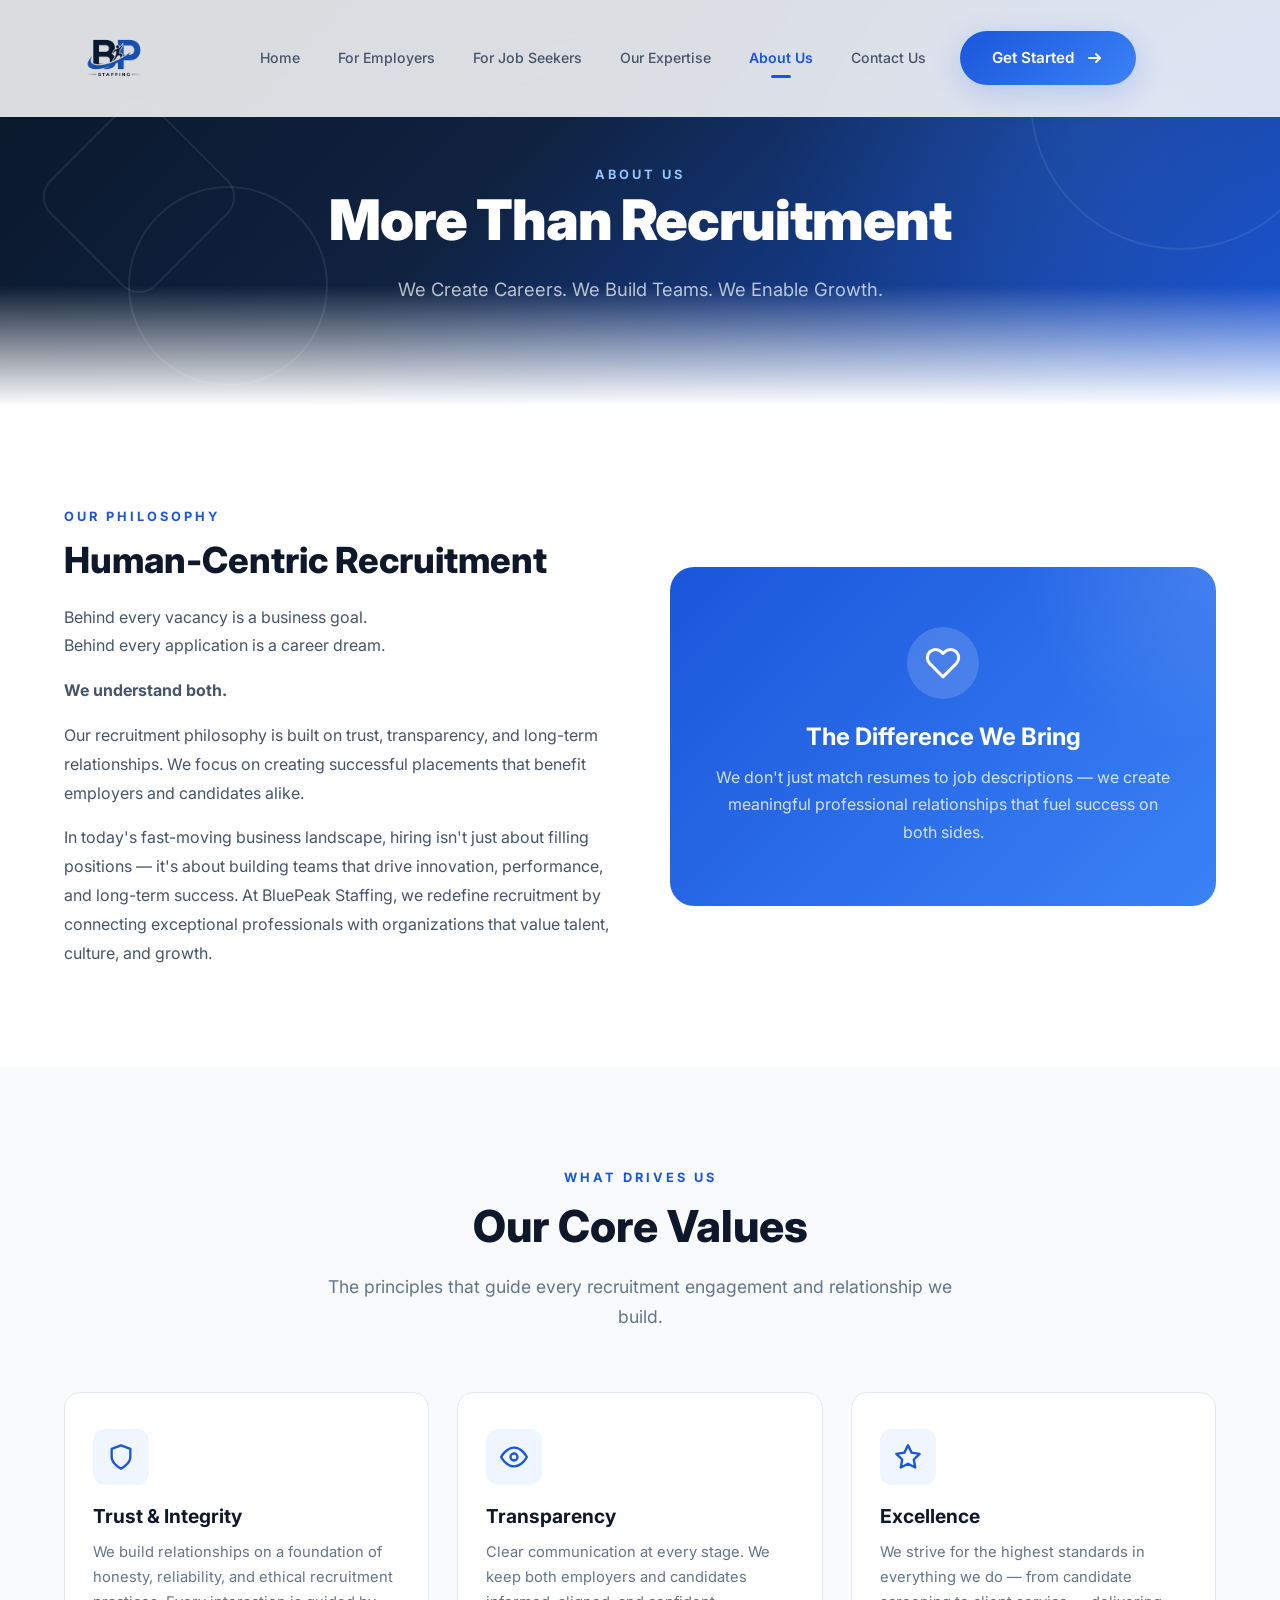
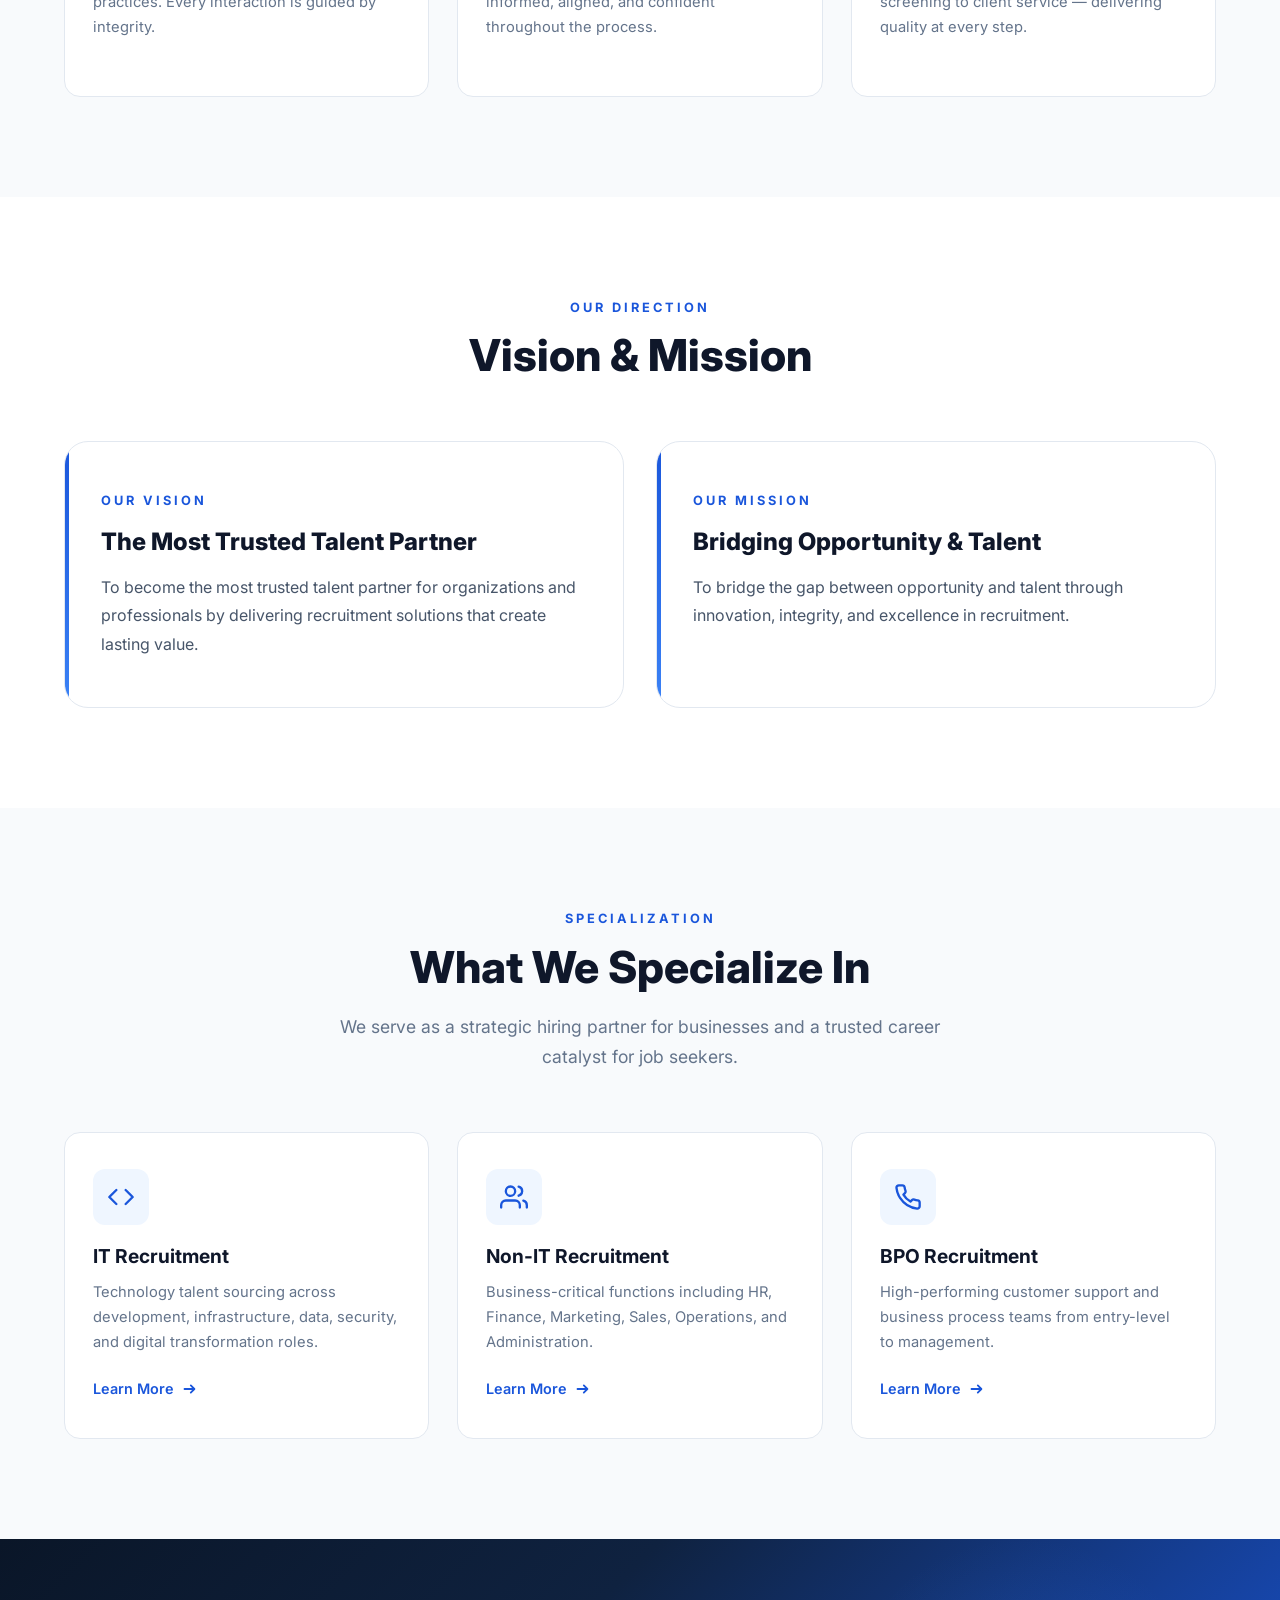
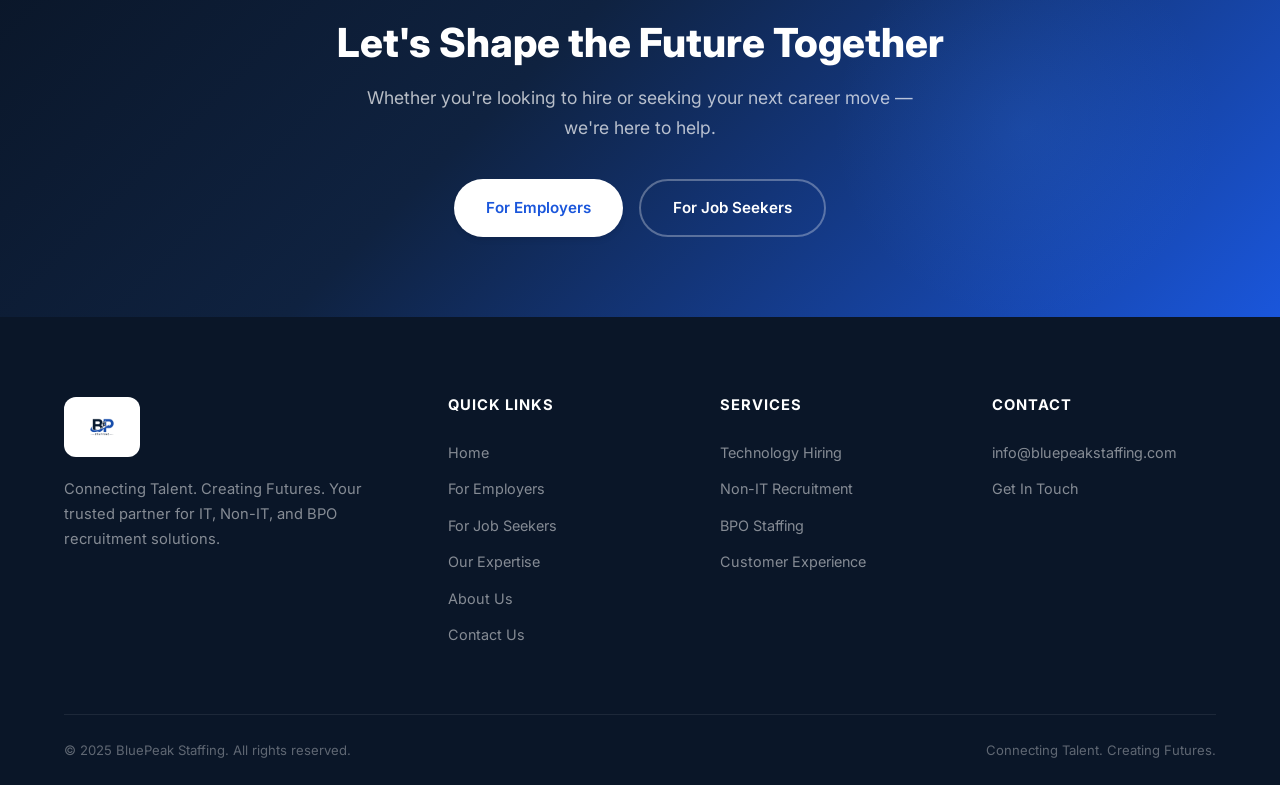
==== about.html @ a2c8d1e4 "Add all BluePeak website files - hero image alignment fix" ====
<!DOCTYPE html>
<html lang="en">

<head>
  <meta charset="UTF-8">
  <meta name="viewport" content="width=device-width, initial-scale=1.0, viewport-fit=cover">
  <meta name="description"
    content="About BluePeak Staffing — Human-centric recruitment built on trust, transparency, and long-term relationships. Our vision, mission, and values.">
  <title>About Us — BluePeak Staffing</title>
  <link rel="stylesheet" href="styles.css">
  <link rel="icon" type="image/svg+xml"
    href="data:image/svg+xml,%3Csvg xmlns='http://www.w3.org/2000/svg' viewBox='0 0 32 32'%3E%3Cpolygon points='16,2 28,28 4,28' fill='%231a56db'/%3E%3Cpolygon points='16,2 22,16 10,16' fill='%2360a5fa'/%3E%3C/svg%3E">
</head>

<body>

  <!-- Header -->
  <header class="header" id="header">
    <div class="header-inner">
      <a href="index.html" class="logo" aria-label="BluePeak Staffing Home">
        <img src="images/logo-compact.png" alt="BluePeak Staffing" class="logo-img">
      </a>
      <nav class="nav" id="nav">
        <a href="index.html" class="nav-link">Home</a>
        <a href="employers.html" class="nav-link">For Employers</a>
        <a href="jobseekers.html" class="nav-link">For Job Seekers</a>
        <a href="expertise.html" class="nav-link">Our Expertise</a>
        <a href="about.html" class="nav-link active">About Us</a>
        <a href="contact.html" class="nav-link">Contact Us</a>
        <div class="nav-cta">
          <a href="contact.html" class="btn btn-primary">Get Started <svg class="btn-icon" viewBox="0 0 20 20"
              fill="none" stroke="currentColor" stroke-width="2" stroke-linecap="round" stroke-linejoin="round">
              <path d="M5 10h10M12 6l4 4-4 4" />
            </svg></a>
        </div>
      </nav>
      <div class="nav-overlay" id="navOverlay"></div>
      <button class="hamburger" id="hamburger"
        aria-label="Toggle navigation"><span></span><span></span><span></span></button>
    </div>
  </header>

  <!-- Page Hero -->
  <section class="page-hero">
    <div class="page-hero-shapes">
      <div class="shape shape-1"></div>
      <div class="shape shape-2"></div>
      <div class="shape shape-3"></div>
    </div>
    <div class="container">
      <div class="page-hero-content">
        <span class="page-hero-label">About Us</span>
        <h1 class="page-hero-title">More Than Recruitment</h1>
        <p class="page-hero-subtitle">We Create Careers. We Build Teams. We Enable Growth.</p>
      </div>
    </div>
  </section>


  <!-- The Difference We Bring -->
  <section class="section">
    <div class="container">
      <div class="content-split animate-on-scroll">
        <div class="content-block">
          <span class="section-label">Our Philosophy</span>
          <h2>Human-Centric Recruitment</h2>
          <p>Behind every vacancy is a business goal.<br>Behind every application is a career dream.</p>
          <p><strong>We understand both.</strong></p>
          <p>Our recruitment philosophy is built on trust, transparency, and long-term relationships. We focus on
            creating successful placements that benefit employers and candidates alike.</p>
          <p>In today's fast-moving business landscape, hiring isn't just about filling positions — it's about building
            teams that drive innovation, performance, and long-term success. At BluePeak Staffing, we redefine
            recruitment by connecting exceptional professionals with organizations that value talent, culture, and
            growth.</p>
        </div>
        <div class="content-visual">
          <div class="content-visual-card">
            <div class="content-visual-icon">
              <svg viewBox="0 0 24 24" fill="none" stroke="currentColor" stroke-width="2" stroke-linecap="round"
                stroke-linejoin="round">
                <path
                  d="M20.84 4.61a5.5 5.5 0 0 0-7.78 0L12 5.67l-1.06-1.06a5.5 5.5 0 0 0-7.78 7.78l1.06 1.06L12 21.23l7.78-7.78 1.06-1.06a5.5 5.5 0 0 0 0-7.78z" />
              </svg>
            </div>
            <h3>The Difference We Bring</h3>
            <p>We don't just match resumes to job descriptions — we create meaningful professional relationships that
              fuel success on both sides.</p>
          </div>
        </div>
      </div>
    </div>
  </section>


  <!-- Values -->
  <section class="section" style="background: var(--gray-50);">
    <div class="container">
      <div class="section-header animate-on-scroll">
        <span class="section-label">What Drives Us</span>
        <h2 class="section-title">Our Core Values</h2>
        <p class="section-subtitle">The principles that guide every recruitment engagement and relationship we build.
        </p>
      </div>

      <div class="services-grid">
        <div class="service-card animate-on-scroll">
          <div class="service-icon">
            <svg viewBox="0 0 24 24" fill="none" stroke="currentColor" stroke-width="2" stroke-linecap="round"
              stroke-linejoin="round">
              <path d="M12 22s8-4 8-10V5l-8-3-8 3v7c0 6 8 10 8 10z" />
            </svg>
          </div>
          <h3>Trust &amp; Integrity</h3>
          <p>We build relationships on a foundation of honesty, reliability, and ethical recruitment practices. Every
            interaction is guided by integrity.</p>
        </div>

        <div class="service-card animate-on-scroll delay-1">
          <div class="service-icon">
            <svg viewBox="0 0 24 24" fill="none" stroke="currentColor" stroke-width="2" stroke-linecap="round"
              stroke-linejoin="round">
              <path d="M1 12s4-8 11-8 11 8 11 8-4 8-11 8-11-8-11-8z" />
              <circle cx="12" cy="12" r="3" />
            </svg>
          </div>
          <h3>Transparency</h3>
          <p>Clear communication at every stage. We keep both employers and candidates informed, aligned, and confident
            throughout the process.</p>
        </div>

        <div class="service-card animate-on-scroll delay-2">
          <div class="service-icon">
            <svg viewBox="0 0 24 24" fill="none" stroke="currentColor" stroke-width="2" stroke-linecap="round"
              stroke-linejoin="round">
              <polygon
                points="12 2 15.09 8.26 22 9.27 17 14.14 18.18 21.02 12 17.77 5.82 21.02 7 14.14 2 9.27 8.91 8.26 12 2" />
            </svg>
          </div>
          <h3>Excellence</h3>
          <p>We strive for the highest standards in everything we do — from candidate screening to client service —
            delivering quality at every step.</p>
        </div>
      </div>
    </div>
  </section>


  <!-- Vision & Mission -->
  <section class="section">
    <div class="container">
      <div class="section-header animate-on-scroll">
        <span class="section-label">Our Direction</span>
        <h2 class="section-title">Vision &amp; Mission</h2>
      </div>

      <div class="vision-mission-grid animate-on-scroll">
        <div class="vm-card">
          <span class="section-label">Our Vision</span>
          <h3>The Most Trusted Talent Partner</h3>
          <p>To become the most trusted talent partner for organizations and professionals by delivering recruitment
            solutions that create lasting value.</p>
        </div>

        <div class="vm-card">
          <span class="section-label">Our Mission</span>
          <h3>Bridging Opportunity &amp; Talent</h3>
          <p>To bridge the gap between opportunity and talent through innovation, integrity, and excellence in
            recruitment.</p>
        </div>
      </div>
    </div>
  </section>


  <!-- What We Specialize In -->
  <section class="section" style="background: var(--gray-50);">
    <div class="container">
      <div class="section-header animate-on-scroll">
        <span class="section-label">Specialization</span>
        <h2 class="section-title">What We Specialize In</h2>
        <p class="section-subtitle">We serve as a strategic hiring partner for businesses and a trusted career catalyst
          for job seekers.</p>
      </div>

      <div class="services-grid">
        <div class="service-card animate-on-scroll">
          <div class="service-icon">
            <svg viewBox="0 0 24 24" fill="none" stroke="currentColor" stroke-width="2" stroke-linecap="round"
              stroke-linejoin="round">
              <polyline points="16 18 22 12 16 6" />
              <polyline points="8 6 2 12 8 18" />
            </svg>
          </div>
          <h3>IT Recruitment</h3>
          <p>Technology talent sourcing across development, infrastructure, data, security, and digital transformation
            roles.</p>
          <a href="expertise.html" class="service-link">Learn More <svg viewBox="0 0 20 20" fill="none"
              stroke="currentColor" stroke-width="2" stroke-linecap="round" stroke-linejoin="round">
              <path d="M5 10h10M12 6l4 4-4 4" />
            </svg></a>
        </div>

        <div class="service-card animate-on-scroll delay-1">
          <div class="service-icon">
            <svg viewBox="0 0 24 24" fill="none" stroke="currentColor" stroke-width="2" stroke-linecap="round"
              stroke-linejoin="round">
              <path d="M17 21v-2a4 4 0 0 0-4-4H5a4 4 0 0 0-4 4v2" />
              <circle cx="9" cy="7" r="4" />
              <path d="M23 21v-2a4 4 0 0 0-3-3.87" />
              <path d="M16 3.13a4 4 0 0 1 0 7.75" />
            </svg>
          </div>
          <h3>Non-IT Recruitment</h3>
          <p>Business-critical functions including HR, Finance, Marketing, Sales, Operations, and Administration.</p>
          <a href="expertise.html" class="service-link">Learn More <svg viewBox="0 0 20 20" fill="none"
              stroke="currentColor" stroke-width="2" stroke-linecap="round" stroke-linejoin="round">
              <path d="M5 10h10M12 6l4 4-4 4" />
            </svg></a>
        </div>

        <div class="service-card animate-on-scroll delay-2">
          <div class="service-icon">
            <svg viewBox="0 0 24 24" fill="none" stroke="currentColor" stroke-width="2" stroke-linecap="round"
              stroke-linejoin="round">
              <path
                d="M22 16.92v3a2 2 0 0 1-2.18 2 19.79 19.79 0 0 1-8.63-3.07 19.5 19.5 0 0 1-6-6 19.79 19.79 0 0 1-3.07-8.67A2 2 0 0 1 4.11 2h3a2 2 0 0 1 2 1.72c.127.96.361 1.903.7 2.81a2 2 0 0 1-.45 2.11L8.09 9.91a16 16 0 0 0 6 6l1.27-1.27a2 2 0 0 1 2.11-.45c.907.339 1.85.573 2.81.7A2 2 0 0 1 22 16.92z" />
            </svg>
          </div>
          <h3>BPO Recruitment</h3>
          <p>High-performing customer support and business process teams from entry-level to management.</p>
          <a href="expertise.html" class="service-link">Learn More <svg viewBox="0 0 20 20" fill="none"
              stroke="currentColor" stroke-width="2" stroke-linecap="round" stroke-linejoin="round">
              <path d="M5 10h10M12 6l4 4-4 4" />
            </svg></a>
        </div>
      </div>
    </div>
  </section>


  <!-- CTA -->
  <section class="cta-section">
    <div class="container">
      <div class="cta-content animate-on-scroll">
        <h2 class="cta-title">Let's Shape the Future Together</h2>
        <p class="cta-text">Whether you're looking to hire or seeking your next career move — we're here to help.</p>
        <div class="btn-group" style="justify-content: center;">
          <a href="employers.html" class="btn btn-white">For Employers</a>
          <a href="jobseekers.html" class="btn btn-outline-white">For Job Seekers</a>
        </div>
      </div>
    </div>
  </section>


  <!-- Footer -->
  <footer class="footer">
    <div class="container">
      <div class="footer-grid">
        <div class="footer-brand">
          <a href="index.html" class="logo">
            <img src="images/logo-compact.png" alt="BluePeak Staffing" class="logo-img">
          </a>
          <p>Connecting Talent. Creating Futures. Your trusted partner for IT, Non-IT, and BPO recruitment solutions.
          </p>
        </div>
        <div class="footer-col">
          <h4>Quick Links</h4>
          <a href="index.html">Home</a>
          <a href="employers.html">For Employers</a>
          <a href="jobseekers.html">For Job Seekers</a>
          <a href="expertise.html">Our Expertise</a>
          <a href="about.html">About Us</a>
          <a href="contact.html">Contact Us</a>
        </div>
        <div class="footer-col">
          <h4>Services</h4>
          <a href="expertise.html">Technology Hiring</a>
          <a href="expertise.html">Non-IT Recruitment</a>
          <a href="expertise.html">BPO Staffing</a>
          <a href="expertise.html">Customer Experience</a>
        </div>
        <div class="footer-col">
          <h4>Contact</h4>
          <a href="mailto:info@bluepeakstaffing.com">info@bluepeakstaffing.com</a>
          <a href="contact.html">Get In Touch</a>
        </div>
      </div>
      <div class="footer-bottom">
        <p>&copy; 2025 BluePeak Staffing. All rights reserved.</p>
        <p>Connecting Talent. Creating Futures.</p>
      </div>
    </div>
  </footer>

  <script src="script.js"></script>
</body>

</html>
---- styles.css ----
/* ============================================
   BluePeak Staffing — Global Design System
   Premium Blue/White Corporate Theme
   ============================================ */

@import url('https://fonts.googleapis.com/css2?family=Inter:wght@300;400;500;600;700;800;900&display=swap');

/* ---- CSS Custom Properties ---- */
:root {
  /* Brand Colors */
  --navy: #0a1628;
  --navy-light: #0f2240;
  --blue-900: #1e3a5f;
  --blue-primary: #1a56db;
  --blue-600: #2563eb;
  --blue-bright: #3b82f6;
  --blue-light: #60a5fa;
  --blue-300: #93c5fd;
  --blue-pale: #dbeafe;
  --blue-50: #eff6ff;

  /* Neutrals */
  --white: #ffffff;
  --gray-50: #f8fafc;
  --gray-100: #f1f5f9;
  --gray-200: #e2e8f0;
  --gray-300: #cbd5e1;
  --gray-400: #94a3b8;
  --gray-500: #64748b;
  --gray-600: #475569;
  --gray-700: #334155;
  --gray-800: #1e293b;
  --gray-900: #0f172a;

  /* Gradients */
  --gradient-hero: linear-gradient(135deg, #0a1628 0%, #0f2240 40%, #1a56db 100%);
  --gradient-hero-light: linear-gradient(135deg, #eff6ff 0%, #dbeafe 50%, #bfdbfe 100%);
  --gradient-blue: linear-gradient(135deg, #1a56db 0%, #3b82f6 100%);
  --gradient-blue-soft: linear-gradient(135deg, #3b82f6 0%, #60a5fa 100%);
  --gradient-card: linear-gradient(145deg, rgba(255,255,255,0.95) 0%, rgba(241,245,249,0.95) 100%);
  --gradient-glass: linear-gradient(145deg, rgba(255,255,255,0.7) 0%, rgba(255,255,255,0.3) 100%);

  /* Typography */
  --font-primary: 'Inter', -apple-system, BlinkMacSystemFont, 'Segoe UI', sans-serif;

  /* Spacing */
  --section-py: 100px;
  --container-max: 1200px;
  --container-px: 24px;

  /* Shadows */
  --shadow-xs: 0 1px 2px rgba(0,0,0,0.05);
  --shadow-sm: 0 1px 3px rgba(0,0,0,0.08), 0 1px 2px rgba(0,0,0,0.06);
  --shadow-md: 0 4px 6px -1px rgba(0,0,0,0.08), 0 2px 4px -2px rgba(0,0,0,0.06);
  --shadow-lg: 0 10px 15px -3px rgba(0,0,0,0.08), 0 4px 6px -4px rgba(0,0,0,0.06);
  --shadow-xl: 0 20px 25px -5px rgba(0,0,0,0.08), 0 8px 10px -6px rgba(0,0,0,0.06);
  --shadow-2xl: 0 25px 50px -12px rgba(0,0,0,0.15);
  --shadow-blue: 0 8px 30px rgba(26,86,219,0.2);
  --shadow-blue-lg: 0 15px 40px rgba(26,86,219,0.3);

  /* Borders */
  --radius-sm: 8px;
  --radius-md: 12px;
  --radius-lg: 16px;
  --radius-xl: 24px;
  --radius-2xl: 32px;
  --radius-full: 9999px;

  /* Transitions */
  --ease-out: cubic-bezier(0.16, 1, 0.3, 1);
  --ease-in-out: cubic-bezier(0.65, 0, 0.35, 1);
  --transition-fast: 0.2s var(--ease-out);
  --transition-base: 0.3s var(--ease-out);
  --transition-slow: 0.5s var(--ease-out);
  --transition-slower: 0.7s var(--ease-out);
}


/* ---- Reset & Base ---- */
*, *::before, *::after {
  margin: 0;
  padding: 0;
  box-sizing: border-box;
}

html {
  scroll-behavior: smooth;
  font-size: 16px;
  margin: 0;
  padding: 0;
  width: 100%;
}

body {
  font-family: var(--font-primary);
  color: var(--gray-800);
  background: var(--white);
  line-height: 1.7;
  overflow-x: hidden;
  -webkit-font-smoothing: antialiased;
  -moz-osx-font-smoothing: grayscale;
  margin: 0;
  padding: 0;
  width: 100%;
}

a {
  text-decoration: none;
  color: inherit;
  transition: color var(--transition-fast);
}

ul, ol { list-style: none; }

img {
  max-width: 100%;
  height: auto;
  display: block;
}

h1, h2, h3, h4, h5, h6 {
  line-height: 1.2;
  font-weight: 700;
  color: var(--gray-900);
}

p { color: var(--gray-600); }


/* ---- Utilities ---- */
.container {
  max-width: var(--container-max);
  margin: 0 auto;
  padding: 0 var(--container-px);
}

.section {
  padding: var(--section-py) 0;
}

.section-label {
  font-size: 0.8rem;
  font-weight: 700;
  letter-spacing: 3px;
  text-transform: uppercase;
  color: var(--blue-primary);
  margin-bottom: 12px;
  display: block;
}

.section-title {
  font-size: clamp(2rem, 4vw, 2.75rem);
  font-weight: 800;
  color: var(--gray-900);
  margin-bottom: 20px;
  line-height: 1.15;
}

.section-subtitle {
  font-size: 1.1rem;
  color: var(--gray-500);
  max-width: 640px;
  line-height: 1.7;
}

.section-header {
  text-align: center;
  margin-bottom: 60px;
}

.section-header .section-subtitle {
  margin: 0 auto;
}

.text-gradient {
  background: var(--gradient-blue);
  -webkit-background-clip: text;
  -webkit-text-fill-color: transparent;
  background-clip: text;
}

.highlight { color: var(--blue-primary); }


/* ---- Buttons ---- */
.btn {
  display: inline-flex;
  align-items: center;
  gap: 10px;
  padding: 14px 32px;
  font-family: var(--font-primary);
  font-size: 0.95rem;
  font-weight: 600;
  border-radius: var(--radius-full);
  border: none;
  cursor: pointer;
  transition: all var(--transition-base);
  position: relative;
  overflow: hidden;
  white-space: nowrap;
}

.btn::after {
  content: '';
  position: absolute;
  inset: 0;
  background: rgba(255,255,255,0.15);
  transform: translateX(-100%);
  transition: transform var(--transition-base);
}

.btn:hover::after {
  transform: translateX(0);
}

.btn-primary {
  background: var(--gradient-blue);
  color: var(--white);
  box-shadow: var(--shadow-blue);
}

.btn-primary:hover {
  box-shadow: var(--shadow-blue-lg);
  transform: translateY(-2px);
}

.btn-outline {
  background: var(--white);
  color: var(--blue-primary);
  border: 2px solid var(--blue-200, #bfdbfe);
  box-shadow: var(--shadow-sm);
}

.btn-outline:hover {
  border-color: var(--blue-primary);
  background: var(--blue-50);
  transform: translateY(-2px);
  box-shadow: var(--shadow-md);
}

.btn-outline-white {
  background: transparent;
  color: var(--white);
  border: 2px solid rgba(255, 255, 255, 0.3);
}

.btn-outline-white:hover {
  background: rgba(255, 255, 255, 0.1);
  border-color: var(--white);
  transform: translateY(-2px);
}

.btn-white {
  background: var(--white);
  color: var(--blue-primary);
  box-shadow: var(--shadow-md);
}

.btn-white:hover {
  transform: translateY(-2px);
  box-shadow: var(--shadow-lg);
}

.btn-dark {
  background: var(--navy);
  color: var(--white);
}

.btn-dark:hover {
  background: var(--navy-light);
  transform: translateY(-2px);
  box-shadow: var(--shadow-xl);
}

.btn-icon {
  width: 20px;
  height: 20px;
  transition: transform var(--transition-fast);
}

.btn:hover .btn-icon {
  transform: translateX(4px);
}

.btn-group {
  display: flex;
  gap: 16px;
  flex-wrap: wrap;
}


/* ---- Header & Navigation ---- */
.header {
  position: fixed;
  top: 0;
  left: 0;
  right: 0;
  z-index: 1000;
  padding: 8px 0;
  transition: all var(--transition-base);
  background: rgba(255, 255, 255, 0.85);
  backdrop-filter: blur(20px);
  -webkit-backdrop-filter: blur(20px);
  border-bottom: 1px solid transparent;
}

.header.scrolled {
  padding: 4px 0;
  background: rgba(255, 255, 255, 0.95);
  border-bottom: 1px solid var(--gray-200);
  box-shadow: var(--shadow-md);
}

.header-inner {
  display: flex;
  align-items: center;
  justify-content: space-between;
  max-width: var(--container-max);
  margin: 0 auto;
  padding: 0 var(--container-px);
}

/* Logo */
.logo {
  display: flex;
  align-items: center;
  z-index: 1001;
}

.logo-img {
  height: 100px;
  width: auto;
  object-fit: contain;
  transition: height var(--transition-base);
}

.header.scrolled .logo-img {
  height: 64px;
}

/* Footer logo — on white pill for dark background */
.footer .logo-img {
  height: 60px;
  background: var(--white);
  padding: 8px 16px;
  border-radius: var(--radius-md);
  mix-blend-mode: normal;
}

/* Navigation */
.nav {
  display: flex;
  align-items: center;
  gap: 6px;
}

.nav-link {
  padding: 8px 16px;
  font-size: 0.88rem;
  font-weight: 500;
  color: var(--gray-600);
  border-radius: var(--radius-sm);
  transition: all var(--transition-fast);
  position: relative;
}

.nav-link:hover {
  color: var(--blue-primary);
  background: var(--blue-50);
}

.nav-link.active {
  color: var(--blue-primary);
  font-weight: 600;
}

.nav-link.active::after {
  content: '';
  position: absolute;
  bottom: 0;
  left: 50%;
  transform: translateX(-50%);
  width: 20px;
  height: 3px;
  background: var(--blue-primary);
  border-radius: var(--radius-full);
}

.nav-cta {
  margin-left: 12px;
}

/* Hamburger */
.hamburger {
  display: none;
  flex-direction: column;
  gap: 5px;
  background: none;
  border: none;
  cursor: pointer;
  padding: 8px;
  z-index: 1001;
}

.hamburger span {
  width: 24px;
  height: 2.5px;
  background: var(--gray-800);
  border-radius: var(--radius-full);
  transition: all var(--transition-base);
  transform-origin: center;
}

.hamburger.active span:nth-child(1) {
  transform: rotate(45deg) translate(5px, 5px);
}

.hamburger.active span:nth-child(2) {
  opacity: 0;
  transform: scaleX(0);
}

.hamburger.active span:nth-child(3) {
  transform: rotate(-45deg) translate(5px, -5px);
}


.hero {
  position: relative;
  min-height: 92vh;
  display: flex;
  align-items: stretch;
  padding-top: 100px;
  padding-bottom: 0;
  overflow: hidden;
  background: var(--gradient-hero-light);
}

.hero::before {
  content: '';
  position: absolute;
  top: -50%;
  right: -20%;
  width: 800px;
  height: 800px;
  background: radial-gradient(circle, rgba(26,86,219,0.08) 0%, transparent 70%);
  border-radius: 50%;
  pointer-events: none;
}

.hero::after {
  content: '';
  position: absolute;
  bottom: -30%;
  left: -10%;
  width: 600px;
  height: 600px;
  background: radial-gradient(circle, rgba(59,130,246,0.06) 0%, transparent 70%);
  border-radius: 50%;
  pointer-events: none;
}

.hero-inner {
  display: grid;
  grid-template-columns: 1fr 1.1fr;
  gap: 40px;
  align-items: end;
  position: relative;
  z-index: 1;
  height: 100%;
}

.hero-content {
  align-self: center;
  padding-bottom: 60px;
}

.hero-label {
  font-size: 0.8rem;
  font-weight: 700;
  letter-spacing: 3px;
  text-transform: uppercase;
  color: var(--blue-primary);
  margin-bottom: 20px;
  display: flex;
  align-items: center;
  gap: 8px;
}

.hero-label::before {
  content: '';
  width: 30px;
  height: 3px;
  background: var(--blue-primary);
  border-radius: var(--radius-full);
}

.hero-title {
  font-size: clamp(2.8rem, 5.5vw, 4rem);
  font-weight: 900;
  color: var(--navy);
  line-height: 1.08;
  margin-bottom: 28px;
  letter-spacing: -1.5px;
}

.hero-title .highlight {
  color: var(--blue-primary);
  position: relative;
}

.hero-title .underline-accent {
  display: block;
  width: 60px;
  height: 5px;
  background: var(--blue-primary);
  border-radius: var(--radius-full);
  margin-top: 8px;
}

.hero-badges {
  display: flex;
  gap: 24px;
  margin-bottom: 36px;
  flex-wrap: wrap;
}

.hero-badge {
  display: flex;
  align-items: center;
  gap: 8px;
  font-size: 0.9rem;
  font-weight: 500;
  color: var(--gray-700);
}

.hero-badge svg {
  width: 22px;
  height: 22px;
  color: var(--blue-primary);
  flex-shrink: 0;
}

.hero-image {
  position: relative;
  z-index: 1;
  min-width: 0;
  align-self: end;
  margin-right: calc(-1 * var(--container-px));
  margin-bottom: 0;
}

.hero-image img {
  width: calc(100% + max(0px, (100vw - var(--container-max)) / 2) + var(--container-px));
  max-width: none;
  height: auto;
  display: block;
  object-fit: contain;
}

.hero-image-glow {
  display: none;
}

/* Decorative floating elements */
.hero-float {
  position: absolute;
  border-radius: 50%;
  opacity: 0.5;
  animation: float 6s ease-in-out infinite;
}

.hero-float-1 {
  width: 120px;
  height: 120px;
  background: rgba(26,86,219,0.06);
  top: 20%;
  right: 5%;
  animation-delay: 0s;
}

.hero-float-2 {
  width: 80px;
  height: 80px;
  background: rgba(59,130,246,0.08);
  bottom: 25%;
  right: 15%;
  animation-delay: 2s;
}

.hero-float-3 {
  width: 60px;
  height: 60px;
  background: rgba(96,165,250,0.06);
  top: 35%;
  left: 45%;
  animation-delay: 4s;
}

@keyframes float {
  0%, 100% { transform: translateY(0); }
  50% { transform: translateY(-20px); }
}


/* ---- Page Hero (Inner Pages) ---- */
.page-hero {
  position: relative;
  padding: 160px 0 100px;
  background: var(--gradient-hero);
  overflow: hidden;
  text-align: center;
}

.page-hero::before {
  content: '';
  position: absolute;
  top: 0;
  right: 0;
  width: 50%;
  height: 100%;
  background: radial-gradient(circle at 70% 30%, rgba(59,130,246,0.2) 0%, transparent 60%);
  pointer-events: none;
}

.page-hero::after {
  content: '';
  position: absolute;
  bottom: 0;
  left: 0;
  right: 0;
  height: 120px;
  background: linear-gradient(to top, var(--white) 0%, transparent 100%);
  pointer-events: none;
}

/* Geometric decorative shapes */
.page-hero-shapes {
  position: absolute;
  inset: 0;
  overflow: hidden;
  pointer-events: none;
}

.page-hero-shapes .shape {
  position: absolute;
  border: 2px solid rgba(255,255,255,0.08);
  border-radius: 50%;
}

.page-hero-shapes .shape-1 {
  width: 300px;
  height: 300px;
  top: -50px;
  right: -50px;
}

.page-hero-shapes .shape-2 {
  width: 200px;
  height: 200px;
  bottom: 20px;
  left: 10%;
}

.page-hero-shapes .shape-3 {
  width: 150px;
  height: 150px;
  top: 30%;
  left: 5%;
  border-radius: var(--radius-xl);
  transform: rotate(45deg);
}

.page-hero-content {
  position: relative;
  z-index: 1;
}

.page-hero-label {
  font-size: 0.8rem;
  font-weight: 700;
  letter-spacing: 3px;
  text-transform: uppercase;
  color: var(--blue-300);
  margin-bottom: 20px;
}

.page-hero-title {
  font-size: clamp(2.4rem, 5vw, 3.5rem);
  font-weight: 900;
  color: var(--white);
  margin-bottom: 20px;
  letter-spacing: -1px;
}

.page-hero-subtitle {
  font-size: 1.15rem;
  color: rgba(255,255,255,0.7);
  max-width: 600px;
  margin: 0 auto;
  line-height: 1.7;
}


/* ---- Stats Bar ---- */
.stats-bar {
  position: relative;
  z-index: 10;
  margin-top: -70px;
  padding: 0 0 40px;
}

.stats-grid {
  display: grid;
  grid-template-columns: repeat(4, 1fr);
  gap: 24px;
}

.stat-card {
  background: var(--white);
  border-radius: var(--radius-lg);
  padding: 28px 24px;
  display: flex;
  align-items: center;
  gap: 16px;
  box-shadow: var(--shadow-lg);
  border: 1px solid var(--gray-100);
  transition: all var(--transition-base);
}

.stat-card:hover {
  transform: translateY(-4px);
  box-shadow: var(--shadow-xl);
}

.stat-icon {
  width: 52px;
  height: 52px;
  border-radius: var(--radius-md);
  background: var(--blue-50);
  display: flex;
  align-items: center;
  justify-content: center;
  flex-shrink: 0;
}

.stat-icon svg {
  width: 26px;
  height: 26px;
  color: var(--blue-primary);
}

.stat-number {
  font-size: 1.65rem;
  font-weight: 800;
  color: var(--navy);
  line-height: 1;
  margin-bottom: 4px;
}

.stat-label {
  font-size: 0.82rem;
  color: var(--gray-500);
  font-weight: 500;
}


/* ---- Service Cards ---- */
.services-grid {
  display: grid;
  grid-template-columns: repeat(3, 1fr);
  gap: 28px;
}

.service-card {
  background: var(--white);
  border-radius: var(--radius-lg);
  padding: 36px 28px;
  border: 1px solid var(--gray-200);
  transition: all var(--transition-base);
  position: relative;
  overflow: hidden;
}

.service-card::before {
  content: '';
  position: absolute;
  top: 0;
  left: 0;
  right: 0;
  height: 4px;
  background: var(--gradient-blue);
  transform: scaleX(0);
  transform-origin: left;
  transition: transform var(--transition-base);
}

.service-card:hover {
  border-color: var(--blue-pale);
  box-shadow: var(--shadow-xl);
  transform: translateY(-6px);
}

.service-card:hover::before {
  transform: scaleX(1);
}

.service-icon {
  width: 56px;
  height: 56px;
  border-radius: var(--radius-md);
  background: var(--blue-50);
  display: flex;
  align-items: center;
  justify-content: center;
  margin-bottom: 20px;
  transition: all var(--transition-base);
}

.service-card:hover .service-icon {
  background: var(--gradient-blue);
}

.service-icon svg {
  width: 28px;
  height: 28px;
  color: var(--blue-primary);
  transition: color var(--transition-base);
}

.service-card:hover .service-icon svg {
  color: var(--white);
}

.service-card h3 {
  font-size: 1.2rem;
  font-weight: 700;
  margin-bottom: 12px;
  color: var(--gray-900);
}

.service-card p {
  font-size: 0.92rem;
  color: var(--gray-500);
  line-height: 1.7;
  margin-bottom: 20px;
}

.service-link {
  display: inline-flex;
  align-items: center;
  gap: 6px;
  font-size: 0.9rem;
  font-weight: 600;
  color: var(--blue-primary);
  transition: gap var(--transition-fast);
}

.service-link:hover {
  gap: 12px;
}

.service-link svg {
  width: 18px;
  height: 18px;
}


/* ---- Feature / Benefit Cards ---- */
.features-grid {
  display: grid;
  grid-template-columns: repeat(2, 1fr);
  gap: 24px;
}

.feature-card {
  display: flex;
  gap: 20px;
  padding: 28px;
  background: var(--white);
  border-radius: var(--radius-lg);
  border: 1px solid var(--gray-200);
  transition: all var(--transition-base);
}

.feature-card:hover {
  border-color: var(--blue-pale);
  box-shadow: var(--shadow-lg);
  transform: translateY(-3px);
}

.feature-icon {
  width: 48px;
  height: 48px;
  border-radius: var(--radius-md);
  background: var(--blue-50);
  display: flex;
  align-items: center;
  justify-content: center;
  flex-shrink: 0;
}

.feature-icon svg {
  width: 24px;
  height: 24px;
  color: var(--blue-primary);
}

.feature-card h4 {
  font-size: 1.05rem;
  font-weight: 700;
  margin-bottom: 6px;
  color: var(--gray-900);
}

.feature-card p {
  font-size: 0.9rem;
  color: var(--gray-500);
  line-height: 1.6;
}


/* ---- Benefit List ---- */
.benefit-list {
  display: grid;
  grid-template-columns: repeat(2, 1fr);
  gap: 16px;
}

.benefit-item {
  display: flex;
  align-items: center;
  gap: 14px;
  padding: 16px 20px;
  background: var(--white);
  border-radius: var(--radius-md);
  border: 1px solid var(--gray-200);
  font-size: 0.95rem;
  font-weight: 500;
  color: var(--gray-700);
  transition: all var(--transition-base);
}

.benefit-item:hover {
  border-color: var(--blue-pale);
  background: var(--blue-50);
  transform: translateX(4px);
}

.benefit-check {
  width: 24px;
  height: 24px;
  border-radius: 50%;
  background: var(--blue-50);
  display: flex;
  align-items: center;
  justify-content: center;
  flex-shrink: 0;
}

.benefit-check svg {
  width: 14px;
  height: 14px;
  color: var(--blue-primary);
}


/* ---- Category / Tag Grid ---- */
.category-grid {
  display: grid;
  grid-template-columns: repeat(3, 1fr);
  gap: 20px;
}

.category-card {
  display: flex;
  align-items: center;
  gap: 16px;
  padding: 24px;
  background: var(--white);
  border-radius: var(--radius-lg);
  border: 1px solid var(--gray-200);
  transition: all var(--transition-base);
}

.category-card:hover {
  border-color: var(--blue-primary);
  box-shadow: var(--shadow-blue);
  transform: translateY(-3px);
}

.category-icon {
  width: 44px;
  height: 44px;
  border-radius: var(--radius-sm);
  background: var(--gradient-blue);
  display: flex;
  align-items: center;
  justify-content: center;
  flex-shrink: 0;
}

.category-icon svg {
  width: 22px;
  height: 22px;
  color: var(--white);
}

.category-card h4 {
  font-size: 0.95rem;
  font-weight: 600;
  color: var(--gray-800);
}


/* ---- CTA Sections ---- */
.cta-section {
  background: var(--gradient-hero);
  padding: 80px 0;
  text-align: center;
  position: relative;
  overflow: hidden;
}

.cta-section::before {
  content: '';
  position: absolute;
  top: 0;
  right: 0;
  width: 40%;
  height: 100%;
  background: radial-gradient(circle at center, rgba(59,130,246,0.15) 0%, transparent 60%);
  pointer-events: none;
}

.cta-content {
  position: relative;
  z-index: 1;
}

.cta-title {
  font-size: clamp(1.8rem, 3.5vw, 2.5rem);
  font-weight: 800;
  color: var(--white);
  margin-bottom: 16px;
}

.cta-text {
  font-size: 1.1rem;
  color: rgba(255,255,255,0.7);
  max-width: 550px;
  margin: 0 auto 36px;
}

.cta-dual {
  display: grid;
  grid-template-columns: 1fr 1fr;
  gap: 32px;
}

.cta-dual-card {
  background: var(--gradient-card);
  backdrop-filter: blur(10px);
  border: 1px solid var(--gray-200);
  border-radius: var(--radius-xl);
  padding: 48px 36px;
  text-align: center;
  transition: all var(--transition-base);
}

.cta-dual-card:hover {
  transform: translateY(-6px);
  box-shadow: var(--shadow-xl);
}

.cta-dual-card h3 {
  font-size: 1.5rem;
  font-weight: 800;
  margin-bottom: 12px;
}

.cta-dual-card p {
  font-size: 0.95rem;
  color: var(--gray-500);
  margin-bottom: 24px;
  line-height: 1.6;
}

/* CTA Light (for use on white backgrounds) */
.cta-light {
  background: var(--gray-50);
  padding: 80px 0;
  text-align: center;
}

.cta-light .cta-title {
  color: var(--gray-900);
}

.cta-light .cta-text {
  color: var(--gray-500);
}


/* ---- About / Content Sections ---- */
.content-split {
  display: grid;
  grid-template-columns: 1fr 1fr;
  gap: 60px;
  align-items: center;
}

.content-split.reverse {
  direction: rtl;
}

.content-split.reverse > * {
  direction: ltr;
}

.content-block h2 {
  font-size: clamp(1.8rem, 3.5vw, 2.25rem);
  font-weight: 800;
  margin-bottom: 20px;
  line-height: 1.2;
}

.content-block p {
  font-size: 1rem;
  color: var(--gray-600);
  margin-bottom: 16px;
  line-height: 1.8;
}

.content-block p:last-child {
  margin-bottom: 0;
}

.content-visual {
  position: relative;
}

.content-visual-card {
  background: var(--gradient-blue);
  border-radius: var(--radius-xl);
  padding: 60px 40px;
  color: var(--white);
  text-align: center;
  position: relative;
  overflow: hidden;
}

.content-visual-card::before {
  content: '';
  position: absolute;
  top: -50%;
  right: -50%;
  width: 100%;
  height: 100%;
  background: radial-gradient(circle, rgba(255,255,255,0.1) 0%, transparent 60%);
}

.content-visual-card h3 {
  font-size: 1.5rem;
  font-weight: 700;
  color: var(--white);
  margin-bottom: 12px;
  position: relative;
}

.content-visual-card p {
  color: rgba(255,255,255,0.8);
  font-size: 1rem;
  position: relative;
}

.content-visual-icon {
  width: 72px;
  height: 72px;
  border-radius: 50%;
  background: rgba(255,255,255,0.15);
  display: flex;
  align-items: center;
  justify-content: center;
  margin: 0 auto 24px;
  position: relative;
}

.content-visual-icon svg {
  width: 36px;
  height: 36px;
  color: var(--white);
}


/* ---- Vision / Mission ---- */
.vision-mission-grid {
  display: grid;
  grid-template-columns: 1fr 1fr;
  gap: 32px;
}

.vm-card {
  padding: 48px 36px;
  border-radius: var(--radius-xl);
  border: 1px solid var(--gray-200);
  background: var(--white);
  position: relative;
  overflow: hidden;
  transition: all var(--transition-base);
}

.vm-card:hover {
  box-shadow: var(--shadow-xl);
  transform: translateY(-4px);
}

.vm-card::before {
  content: '';
  position: absolute;
  top: 0;
  left: 0;
  width: 4px;
  height: 100%;
  background: var(--gradient-blue);
}

.vm-card .section-label {
  margin-bottom: 16px;
}

.vm-card h3 {
  font-size: 1.5rem;
  font-weight: 800;
  margin-bottom: 16px;
}

.vm-card p {
  font-size: 1rem;
  color: var(--gray-600);
  line-height: 1.8;
}


/* ---- Contact ---- */
.contact-grid {
  display: grid;
  grid-template-columns: 1fr 1fr;
  gap: 40px;
  align-items: start;
}

.contact-info-card {
  background: var(--white);
  border: 1px solid var(--gray-200);
  border-radius: var(--radius-xl);
  padding: 40px;
  box-shadow: var(--shadow-lg);
}

.contact-info-card h3 {
  font-size: 1.35rem;
  font-weight: 700;
  margin-bottom: 8px;
}

.contact-info-card > p {
  font-size: 0.95rem;
  color: var(--gray-500);
  margin-bottom: 32px;
  line-height: 1.7;
}

.contact-item {
  display: flex;
  align-items: flex-start;
  gap: 16px;
  padding: 20px 0;
  border-bottom: 1px solid var(--gray-100);
}

.contact-item:last-child {
  border-bottom: none;
}

.contact-item-icon {
  width: 48px;
  height: 48px;
  border-radius: var(--radius-md);
  background: var(--blue-50);
  display: flex;
  align-items: center;
  justify-content: center;
  flex-shrink: 0;
}

.contact-item-icon svg {
  width: 22px;
  height: 22px;
  color: var(--blue-primary);
}

.contact-item-label {
  font-size: 0.82rem;
  font-weight: 600;
  color: var(--gray-400);
  text-transform: uppercase;
  letter-spacing: 1px;
  margin-bottom: 4px;
}

.contact-item-value {
  font-size: 1rem;
  font-weight: 600;
  color: var(--gray-800);
}

.contact-item-value a {
  color: var(--blue-primary);
  transition: color var(--transition-fast);
}

.contact-item-value a:hover {
  color: var(--blue-600);
  text-decoration: underline;
}

.contact-cta-card {
  border-radius: var(--radius-xl);
  overflow: hidden;
}

.contact-cta-employer,
.contact-cta-seeker {
  padding: 40px;
  text-align: center;
}

.contact-cta-employer {
  background: var(--gradient-hero);
  color: var(--white);
}

.contact-cta-employer h3 {
  color: var(--white);
  font-size: 1.25rem;
  margin-bottom: 10px;
}

.contact-cta-employer p {
  color: rgba(255,255,255,0.7);
  margin-bottom: 20px;
}

.contact-cta-seeker {
  background: var(--gray-50);
  border: 1px solid var(--gray-200);
  border-top: none;
  border-radius: 0 0 var(--radius-xl) var(--radius-xl);
}

.contact-cta-seeker h3 {
  font-size: 1.25rem;
  margin-bottom: 10px;
}

.contact-cta-seeker p {
  margin-bottom: 20px;
}


/* ---- Expertise Detail Cards ---- */
.expertise-detail {
  padding: 60px 0;
}

.expertise-detail:nth-child(even) {
  background: var(--gray-50);
}

.expertise-detail-inner {
  display: grid;
  grid-template-columns: 1fr 1fr;
  gap: 60px;
  align-items: center;
}

.expertise-detail:nth-child(even) .expertise-detail-inner {
  direction: rtl;
}

.expertise-detail:nth-child(even) .expertise-detail-inner > * {
  direction: ltr;
}

.expertise-content h3 {
  font-size: 1.6rem;
  font-weight: 800;
  margin-bottom: 16px;
  color: var(--gray-900);
}

.expertise-content p {
  font-size: 1rem;
  color: var(--gray-600);
  line-height: 1.8;
  margin-bottom: 24px;
}

.expertise-roles {
  display: flex;
  flex-wrap: wrap;
  gap: 10px;
}

.expertise-role-tag {
  padding: 8px 18px;
  background: var(--blue-50);
  color: var(--blue-primary);
  border-radius: var(--radius-full);
  font-size: 0.85rem;
  font-weight: 600;
  transition: all var(--transition-fast);
}

.expertise-role-tag:hover {
  background: var(--blue-primary);
  color: var(--white);
}

.expertise-visual {
  display: flex;
  align-items: center;
  justify-content: center;
}

.expertise-visual-box {
  width: 100%;
  aspect-ratio: 4/3;
  background: var(--gradient-blue);
  border-radius: var(--radius-xl);
  display: flex;
  flex-direction: column;
  align-items: center;
  justify-content: center;
  position: relative;
  overflow: hidden;
}

.expertise-visual-box::before {
  content: '';
  position: absolute;
  top: -40%;
  right: -40%;
  width: 80%;
  height: 80%;
  background: radial-gradient(circle, rgba(255,255,255,0.08) 0%, transparent 60%);
}

.expertise-visual-box svg {
  width: 80px;
  height: 80px;
  color: rgba(255,255,255,0.9);
  position: relative;
  margin-bottom: 16px;
}

.expertise-visual-box span {
  font-size: 1.1rem;
  font-weight: 700;
  color: rgba(255,255,255,0.9);
  position: relative;
}


/* ---- Footer ---- */
.footer {
  background: var(--navy);
  color: rgba(255,255,255,0.7);
  padding: 80px 0 0;
}

.footer-grid {
  display: grid;
  grid-template-columns: 1.5fr 1fr 1fr 1fr;
  gap: 48px;
  padding-bottom: 60px;
  border-bottom: 1px solid rgba(255,255,255,0.08);
}

.footer-brand .logo {
  margin-bottom: 20px;
}

.footer-brand .logo-name-blue { color: var(--white); }

.footer-brand .logo-tagline { color: rgba(255,255,255,0.4); }

.footer-brand p {
  font-size: 0.92rem;
  color: rgba(255,255,255,0.5);
  line-height: 1.7;
  margin-bottom: 24px;
}

.footer-social {
  display: flex;
  gap: 12px;
}

.footer-social a {
  width: 40px;
  height: 40px;
  border-radius: var(--radius-sm);
  background: rgba(255,255,255,0.06);
  display: flex;
  align-items: center;
  justify-content: center;
  transition: all var(--transition-fast);
}

.footer-social a:hover {
  background: var(--blue-primary);
  transform: translateY(-3px);
}

.footer-social svg {
  width: 18px;
  height: 18px;
  color: rgba(255,255,255,0.7);
}

.footer-col h4 {
  font-size: 0.92rem;
  font-weight: 700;
  color: var(--white);
  margin-bottom: 20px;
  text-transform: uppercase;
  letter-spacing: 1px;
}

.footer-col a {
  display: block;
  font-size: 0.9rem;
  color: rgba(255,255,255,0.5);
  padding: 6px 0;
  transition: all var(--transition-fast);
}

.footer-col a:hover {
  color: var(--white);
  padding-left: 4px;
}

.footer-bottom {
  padding: 24px 0;
  display: flex;
  align-items: center;
  justify-content: space-between;
}

.footer-bottom p {
  font-size: 0.82rem;
  color: rgba(255,255,255,0.35);
}


/* ---- Scroll Animations ---- */
.animate-on-scroll {
  opacity: 0;
  transform: translateY(30px);
  transition: opacity 0.6s var(--ease-out), transform 0.6s var(--ease-out);
}

.animate-on-scroll.visible {
  opacity: 1;
  transform: translateY(0);
}

.animate-on-scroll.delay-1 { transition-delay: 0.1s; }
.animate-on-scroll.delay-2 { transition-delay: 0.2s; }
.animate-on-scroll.delay-3 { transition-delay: 0.3s; }
.animate-on-scroll.delay-4 { transition-delay: 0.4s; }
.animate-on-scroll.delay-5 { transition-delay: 0.5s; }

/* Scale animation variant */
.animate-scale {
  opacity: 0;
  transform: scale(0.95);
  transition: opacity 0.5s var(--ease-out), transform 0.5s var(--ease-out);
}

.animate-scale.visible {
  opacity: 1;
  transform: scale(1);
}


/* ---- Responsive ---- */
@media (max-width: 1024px) {
  :root {
    --section-py: 80px;
  }

  .hero::before,
  .hero::after {
    display: none;
  }

  .hero-inner {
    gap: 30px;
  }

  .stats-grid {
    grid-template-columns: repeat(2, 1fr);
  }

  .services-grid {
    grid-template-columns: repeat(2, 1fr);
  }

  .content-split,
  .expertise-detail-inner {
    grid-template-columns: 1fr;
    gap: 40px;
  }

  .content-split.reverse,
  .expertise-detail:nth-child(even) .expertise-detail-inner {
    direction: ltr;
  }

  .cta-dual {
    grid-template-columns: 1fr;
  }

  .vision-mission-grid {
    grid-template-columns: 1fr;
  }

  .contact-grid {
    grid-template-columns: 1fr;
  }

  .footer-grid {
    grid-template-columns: 1fr 1fr;
    gap: 36px;
  }
}

@media (max-width: 768px) {
  :root {
    --section-py: 60px;
    --container-px: 20px;
  }

  .hero {
    min-height: auto;
    padding-top: 120px;
    padding-bottom: 0;
  }

  .hero-inner {
    grid-template-columns: 1fr;
    gap: 40px;
  }

  .hero-image {
    width: calc(100% + var(--container-px) * 2);
    max-width: none;
    margin: 0 calc(-1 * var(--container-px));
    align-self: auto;
  }

  .hero-image img {
    width: 100%;
    max-width: 100%;
  }

  .hero-content {
    padding-bottom: 0;
  }

  .nav {
    position: fixed;
    top: 0;
    right: -100%;
    width: 300px;
    height: 100vh;
    background: var(--white);
    flex-direction: column;
    padding: 100px 32px 32px;
    box-shadow: var(--shadow-2xl);
    transition: right var(--transition-base);
    gap: 4px;
    align-items: stretch;
    z-index: 1000;
  }

  .nav.open {
    right: 0;
  }

  .nav-link {
    padding: 14px 16px;
    font-size: 1rem;
  }

  .nav-link.active::after {
    display: none;
  }

  .nav-cta {
    margin-left: 0;
    margin-top: 16px;
  }

  .nav-cta .btn {
    width: 100%;
    justify-content: center;
  }

  .hamburger {
    display: flex;
  }

  .nav-overlay {
    display: none;
    position: fixed;
    inset: 0;
    background: rgba(0,0,0,0.4);
    z-index: 999;
  }

  .nav-overlay.visible {
    display: block;
  }

  .hero-title {
    font-size: clamp(2rem, 7vw, 2.8rem);
  }

  .page-hero {
    padding: 140px 0 80px;
  }

  .page-hero-title {
    font-size: clamp(1.8rem, 6vw, 2.5rem);
  }

  .stats-grid {
    grid-template-columns: 1fr 1fr;
    gap: 16px;
  }

  .stat-card {
    padding: 20px 16px;
  }

  .services-grid {
    grid-template-columns: 1fr;
  }

  .features-grid {
    grid-template-columns: 1fr;
  }

  .benefit-list {
    grid-template-columns: 1fr;
  }

  .category-grid {
    grid-template-columns: 1fr;
  }

  .btn-group {
    flex-direction: column;
    align-items: stretch;
  }

  .btn-group .btn {
    justify-content: center;
  }

  .footer-grid {
    grid-template-columns: 1fr;
    gap: 32px;
  }

  .footer-bottom {
    flex-direction: column;
    gap: 12px;
    text-align: center;
  }
}

@media (max-width: 480px) {
  .stats-grid {
    grid-template-columns: 1fr;
  }

  .hero-badges {
    flex-direction: column;
    gap: 12px;
  }

  .stat-card {
    padding: 20px;
  }
}
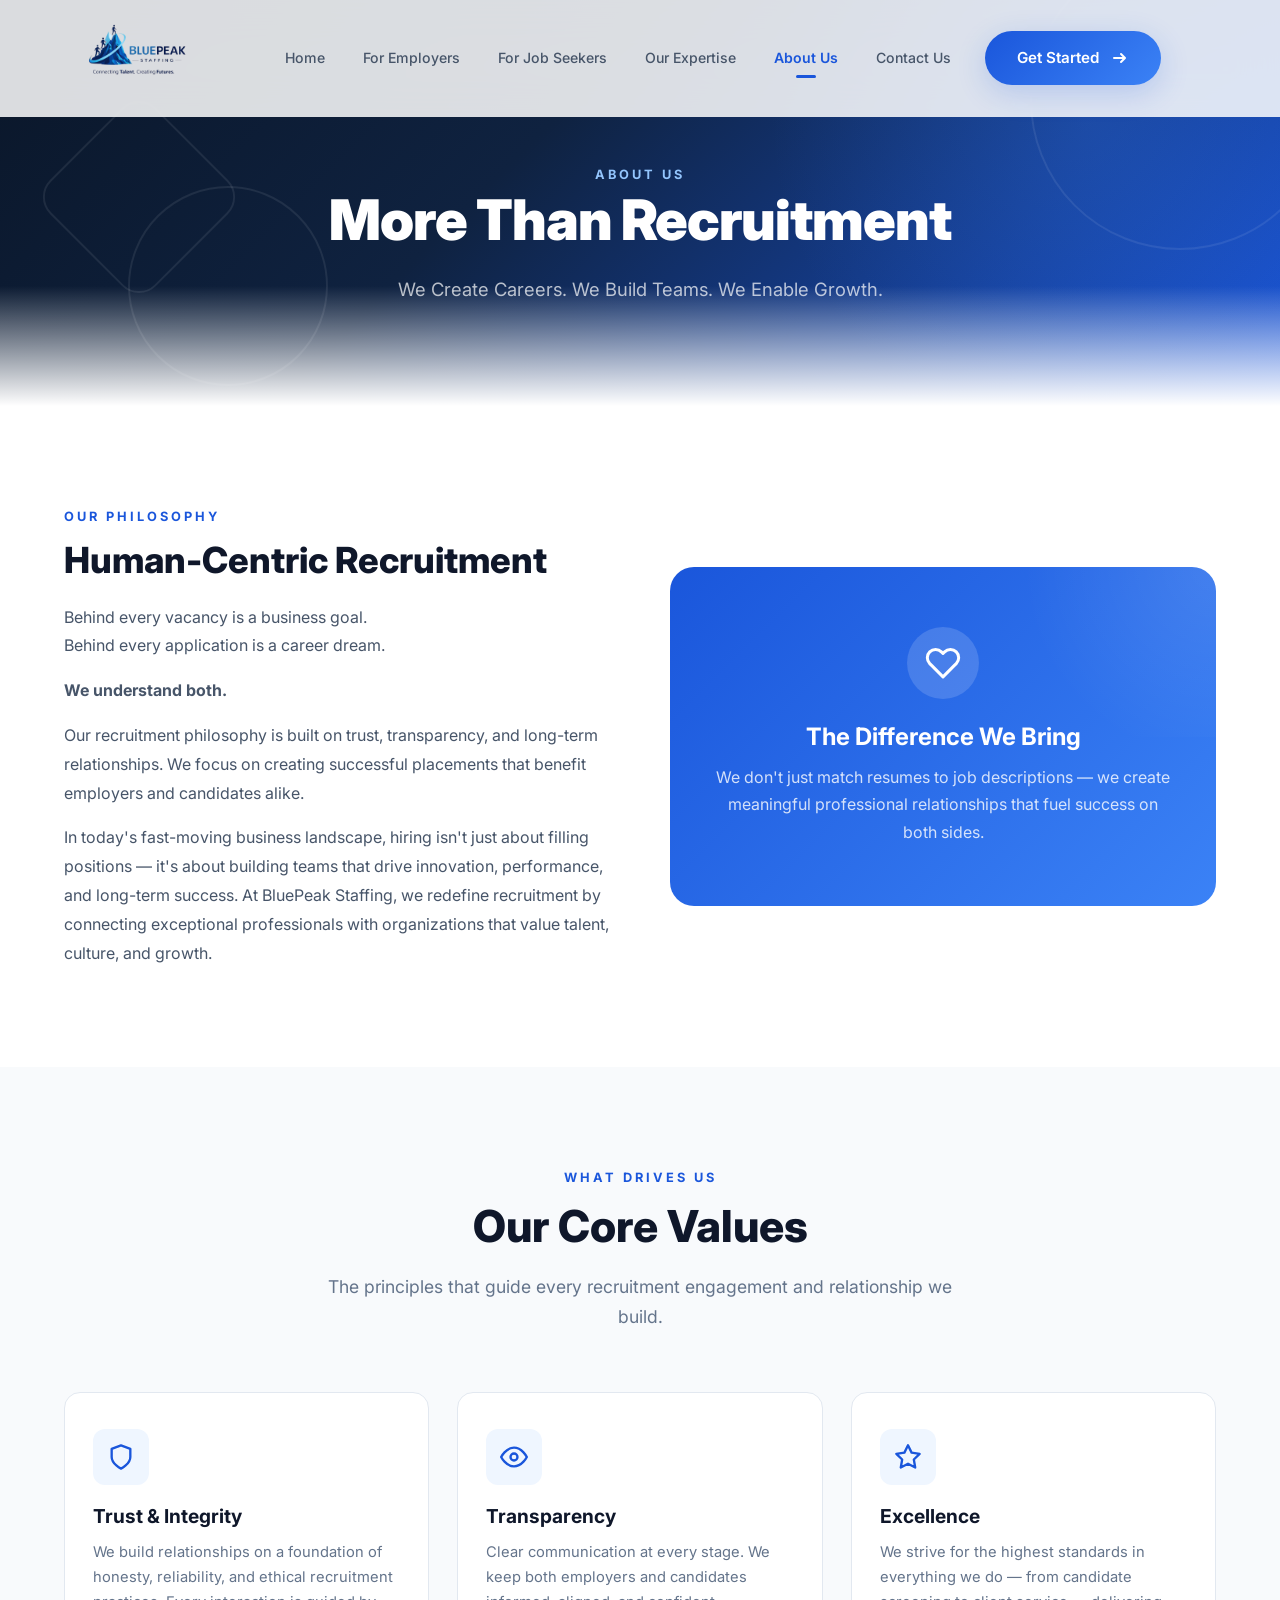
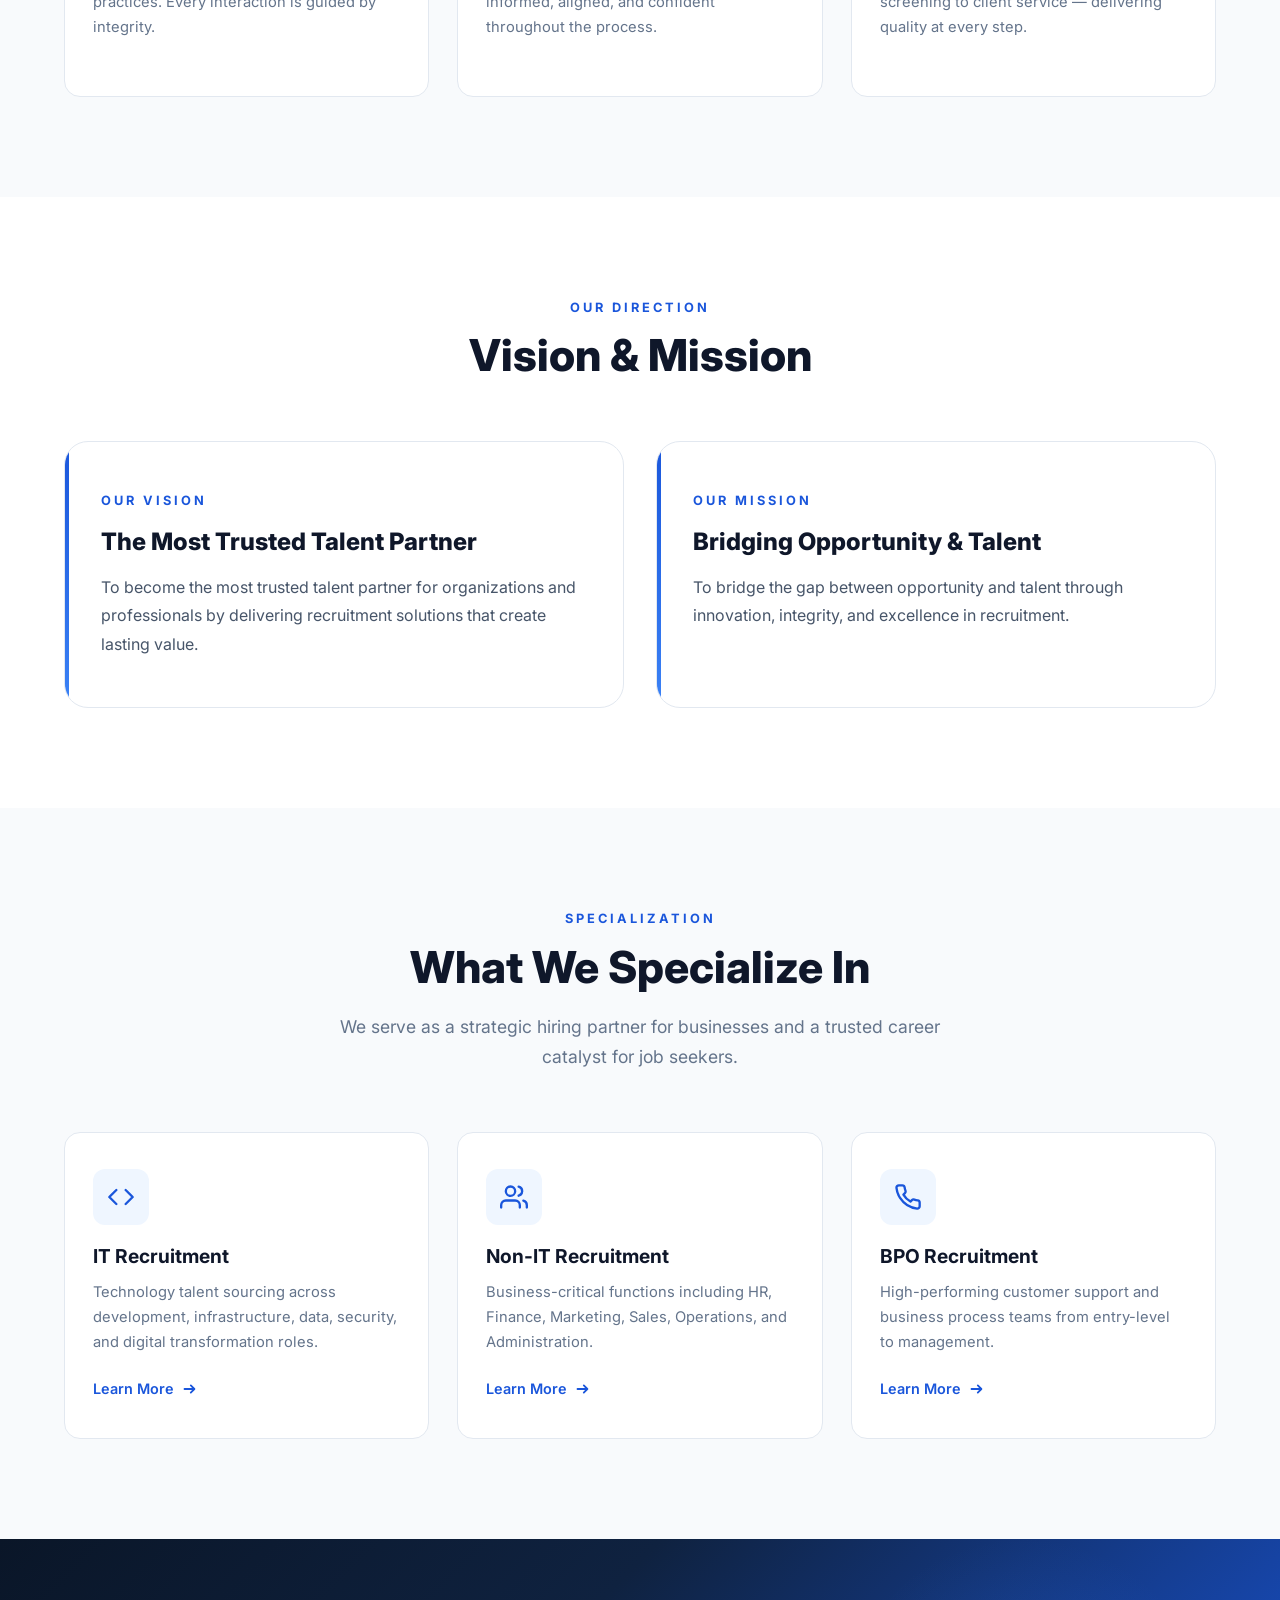
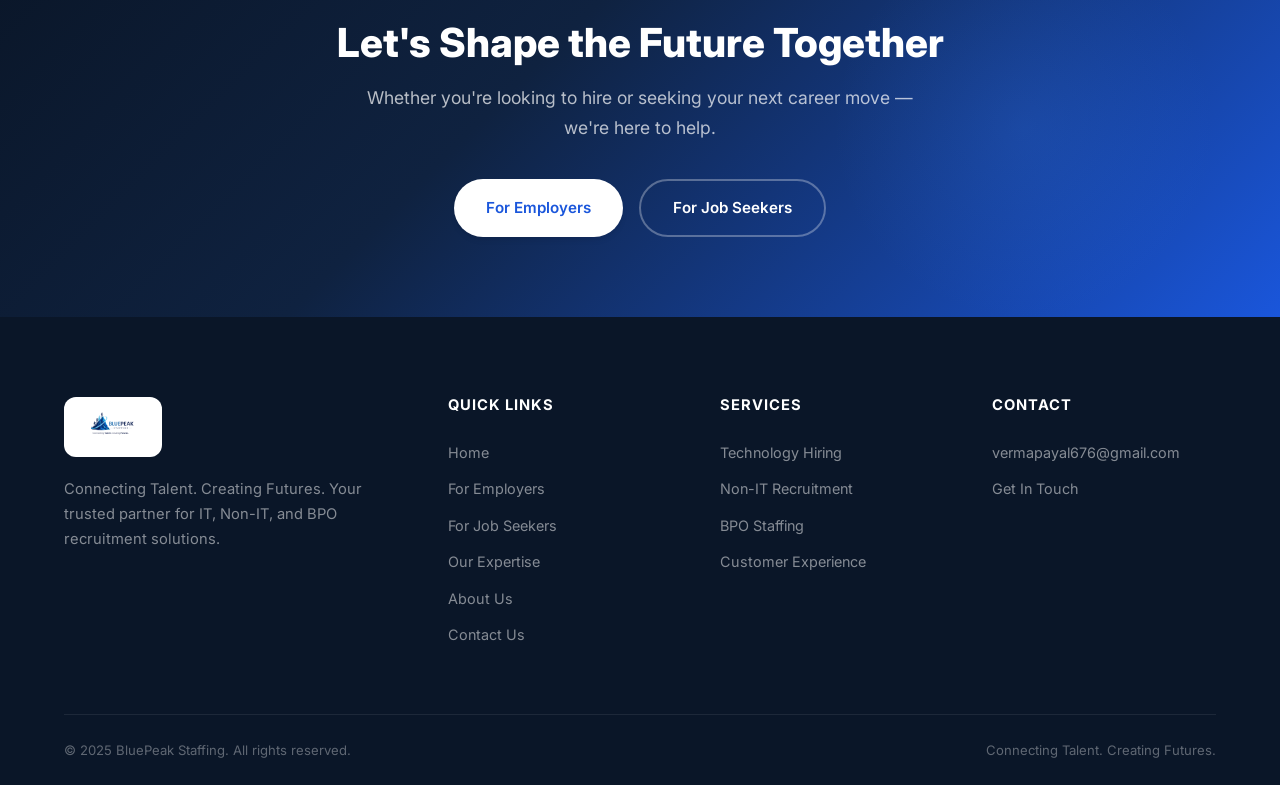
==== commit fefb34a3: "email update" ====
--- a/about.html
+++ b/about.html
@@ -93,7 +93,7 @@
 
 
   <!-- Values -->
-  <section class="section" style="background: var(--gray-50);">
+  <section class="section section-alt">
     <div class="container">
       <div class="section-header animate-on-scroll">
         <span class="section-label">What Drives Us</span>
@@ -173,7 +173,7 @@
 
 
   <!-- What We Specialize In -->
-  <section class="section" style="background: var(--gray-50);">
+  <section class="section section-alt">
     <div class="container">
       <div class="section-header animate-on-scroll">
         <span class="section-label">Specialization</span>
@@ -244,7 +244,7 @@
       <div class="cta-content animate-on-scroll">
         <h2 class="cta-title">Let's Shape the Future Together</h2>
         <p class="cta-text">Whether you're looking to hire or seeking your next career move — we're here to help.</p>
-        <div class="btn-group" style="justify-content: center;">
+        <div class="btn-group btn-group-center">
           <a href="employers.html" class="btn btn-white">For Employers</a>
           <a href="jobseekers.html" class="btn btn-outline-white">For Job Seekers</a>
         </div>
@@ -282,7 +282,7 @@
         </div>
         <div class="footer-col">
           <h4>Contact</h4>
-          <a href="mailto:info@bluepeakstaffing.com">info@bluepeakstaffing.com</a>
+          <a href="mailto:vermapayal676@gmail.com">vermapayal676@gmail.com</a>
           <a href="contact.html">Get In Touch</a>
         </div>
       </div>
--- a/styles.css
+++ b/styles.css
@@ -299,8 +299,8 @@
   padding: 8px 0;
   transition: all var(--transition-base);
   background: rgba(255, 255, 255, 0.85);
+  -webkit-backdrop-filter: blur(20px);
   backdrop-filter: blur(20px);
-  -webkit-backdrop-filter: blur(20px);
   border-bottom: 1px solid transparent;
 }
 
@@ -427,7 +427,7 @@
 
 .hero {
   position: relative;
-  min-height: 92vh;
+  min-height: 88vh;
   display: flex;
   align-items: stretch;
   padding-top: 100px;
@@ -706,8 +706,8 @@
 .stats-bar {
   position: relative;
   z-index: 10;
-  margin-top: -70px;
-  padding: 0 0 40px;
+  margin-top: -80px;
+  padding: 0 0 30px;
 }
 
 .stats-grid {
@@ -1060,6 +1060,7 @@
 
 .cta-dual-card {
   background: var(--gradient-card);
+  -webkit-backdrop-filter: blur(10px);
   backdrop-filter: blur(10px);
   border: 1px solid var(--gray-200);
   border-radius: var(--radius-xl);
@@ -1655,7 +1656,7 @@
   }
 
   .hero {
-    min-height: auto;
+    min-height: initial;
     padding-top: 120px;
     padding-bottom: 0;
   }
@@ -1808,3 +1809,86 @@
     padding: 20px;
   }
 }
+
+/* Utility classes extracted from inline styles */
+.section-alt {
+  background: var(--gray-50);
+}
+
+.btn-group-center {
+  justify-content: center;
+}
+
+.contact-email-cta-divider {
+  margin-top: 32px;
+  padding-top: 24px;
+  border-top: 1px solid var(--gray-200);
+}
+
+.contact-email-btn-full {
+  width: 100%;
+  justify-content: center;
+}
+
+.contact-icon-box-employer {
+  width: 56px;
+  height: 56px;
+  border-radius: var(--radius-md);
+  background: rgba(255, 255, 255, 0.15);
+  display: flex;
+  align-items: center;
+  justify-content: center;
+  margin: 0 auto 20px;
+}
+
+.contact-icon-box-seeker {
+  width: 56px;
+  height: 56px;
+  border-radius: var(--radius-md);
+  background: var(--blue-50);
+  display: flex;
+  align-items: center;
+  justify-content: center;
+  margin: 0 auto 20px;
+}
+
+.service-card-centered {
+  text-align: center;
+}
+
+.service-icon-centered {
+  margin: 0 auto 20px;
+}
+
+.step-number {
+  width: 40px;
+  height: 40px;
+  border-radius: 50%;
+  background: var(--gradient-blue);
+  color: white;
+  display: flex;
+  align-items: center;
+  justify-content: center;
+  font-weight: 800;
+  font-size: 1.1rem;
+  margin: 0 auto 16px;
+}
+
+.cta-icon-box {
+  width: 64px;
+  height: 64px;
+  border-radius: var(--radius-md);
+  background: var(--gradient-blue);
+  display: flex;
+  align-items: center;
+  justify-content: center;
+  margin: 0 auto 24px;
+}
+
+.expertise-visual-box-nonit {
+  background: linear-gradient(135deg, #0f2240 0%, #1a56db 100%);
+}
+
+.expertise-visual-box-bpo {
+  background: linear-gradient(135deg, #1e3a5f 0%, #3b82f6 100%);
+}
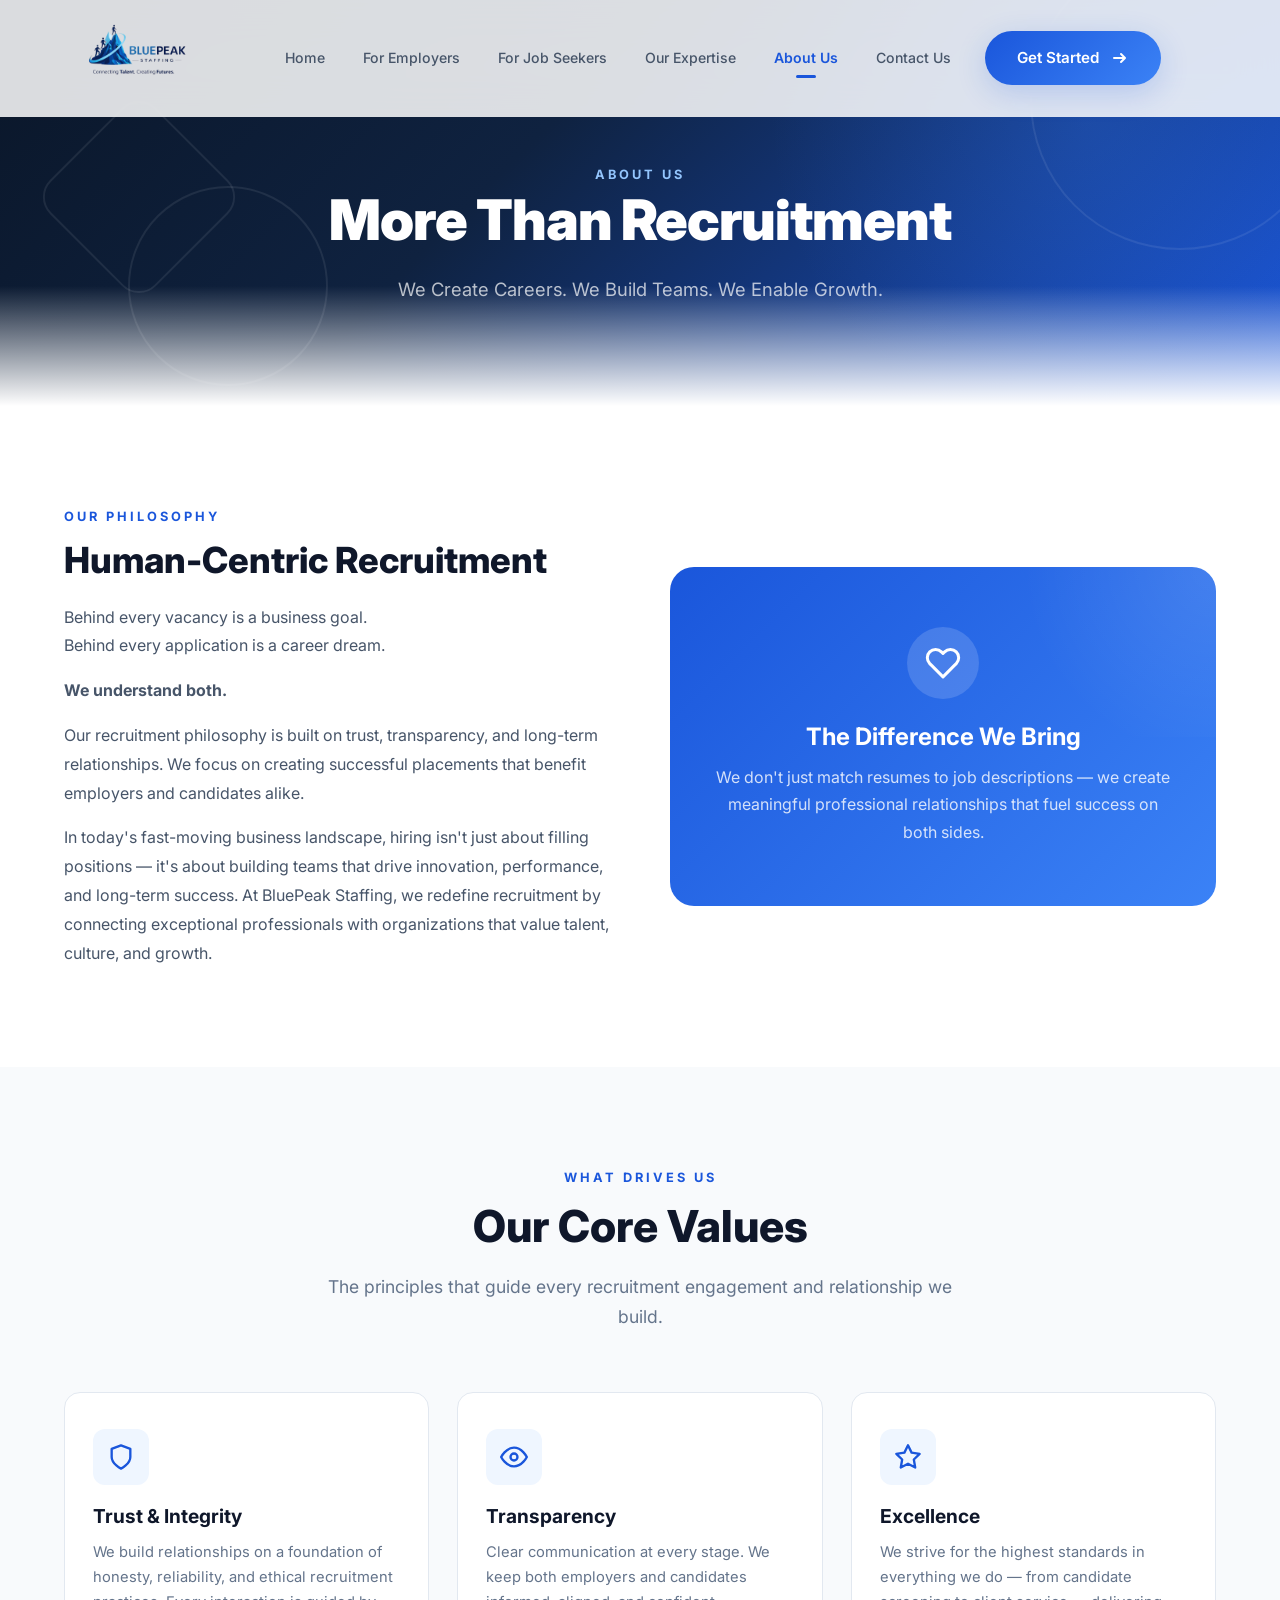
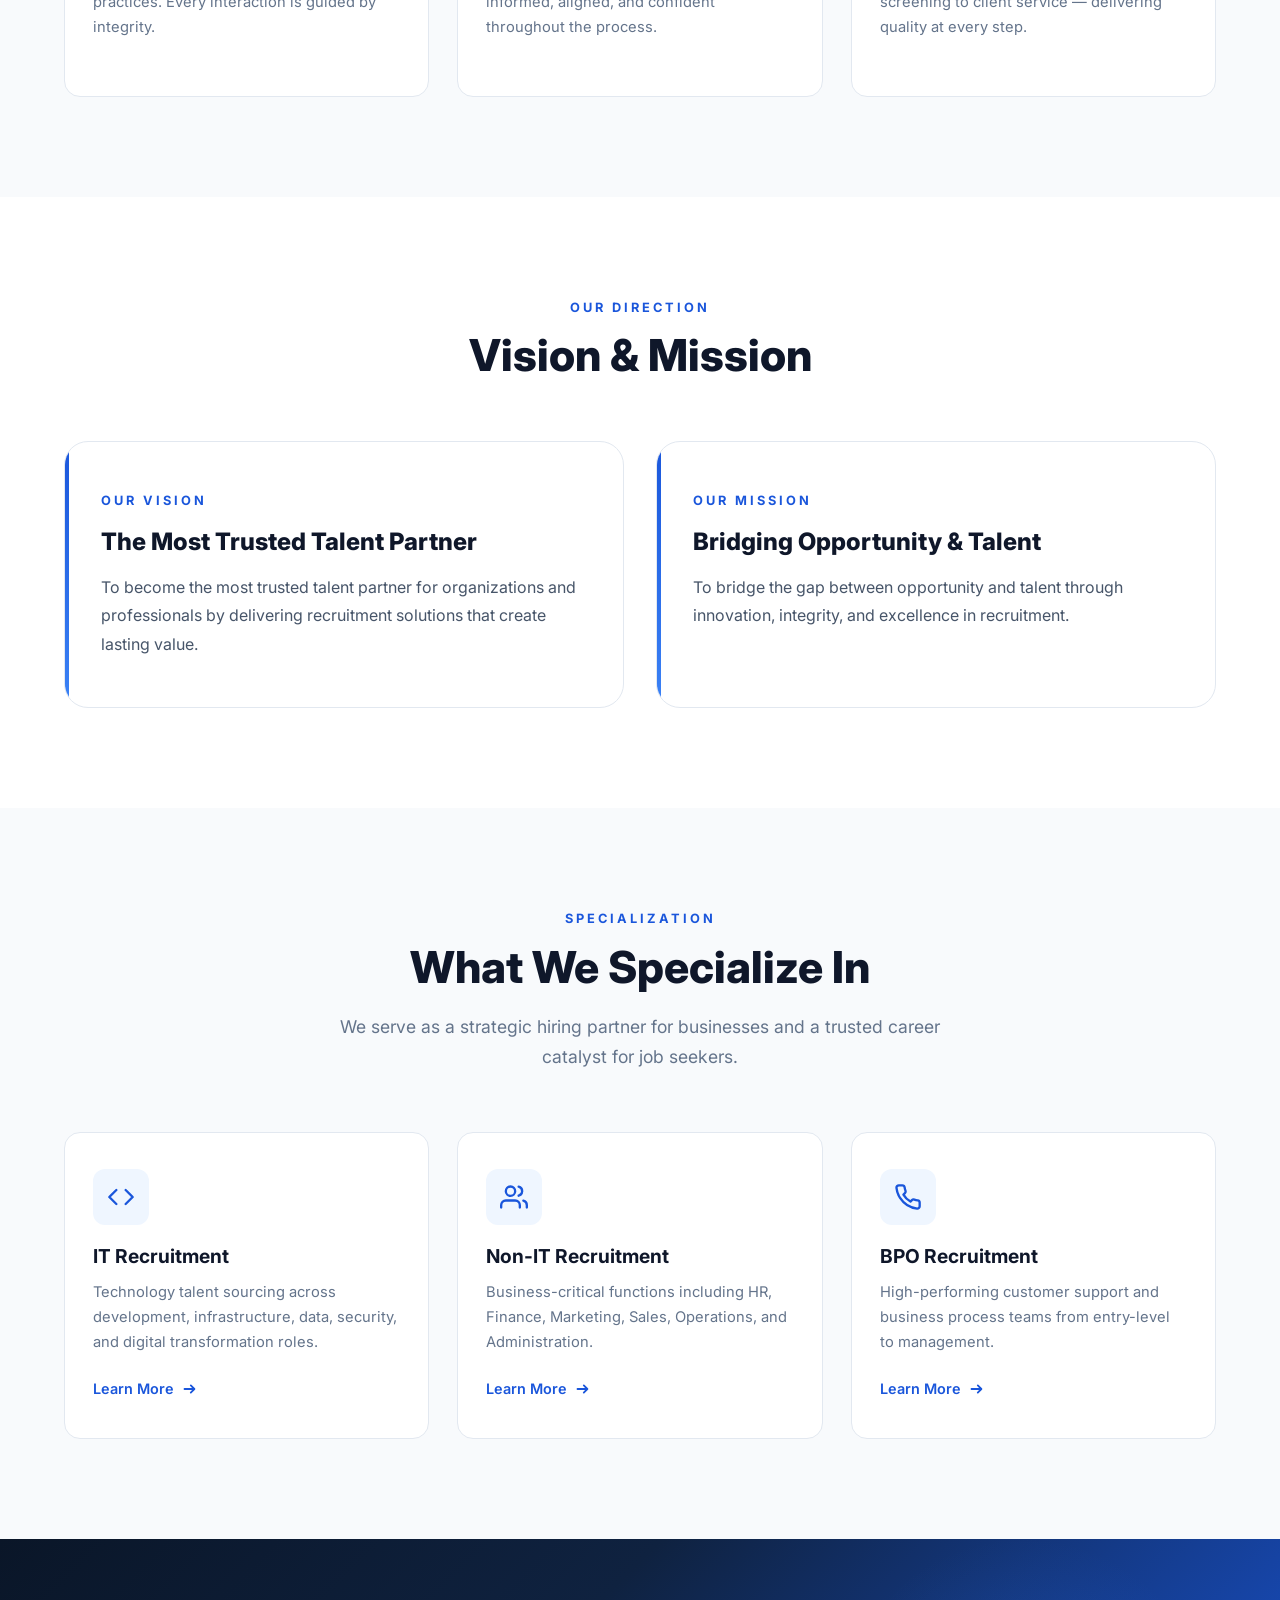
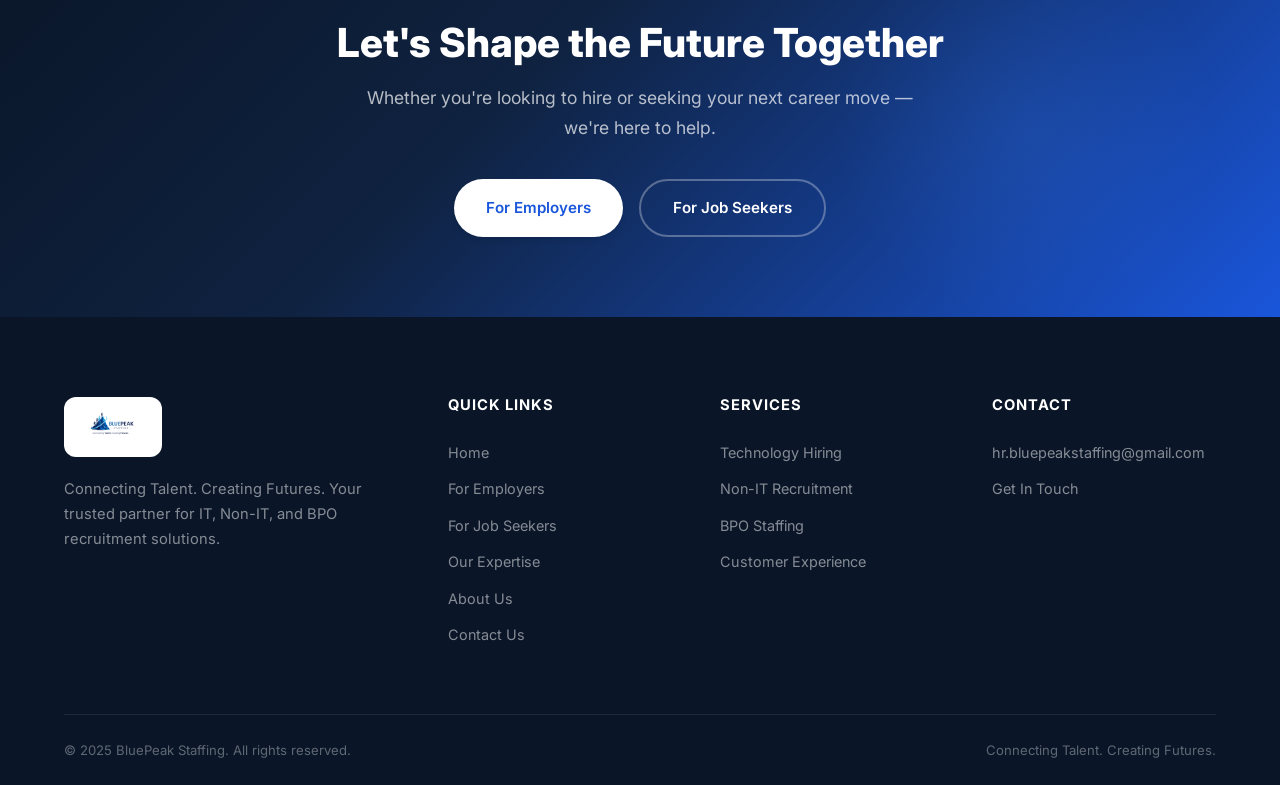
==== commit 79755a2c: "email update" ====
--- a/about.html
+++ b/about.html
@@ -282,7 +282,7 @@
         </div>
         <div class="footer-col">
           <h4>Contact</h4>
-          <a href="mailto:vermapayal676@gmail.com">vermapayal676@gmail.com</a>
+          <a href="mailto:hr.bluepeakstaffing@gmail.com">hr.bluepeakstaffing@gmail.com</a>
           <a href="contact.html">Get In Touch</a>
         </div>
       </div>
